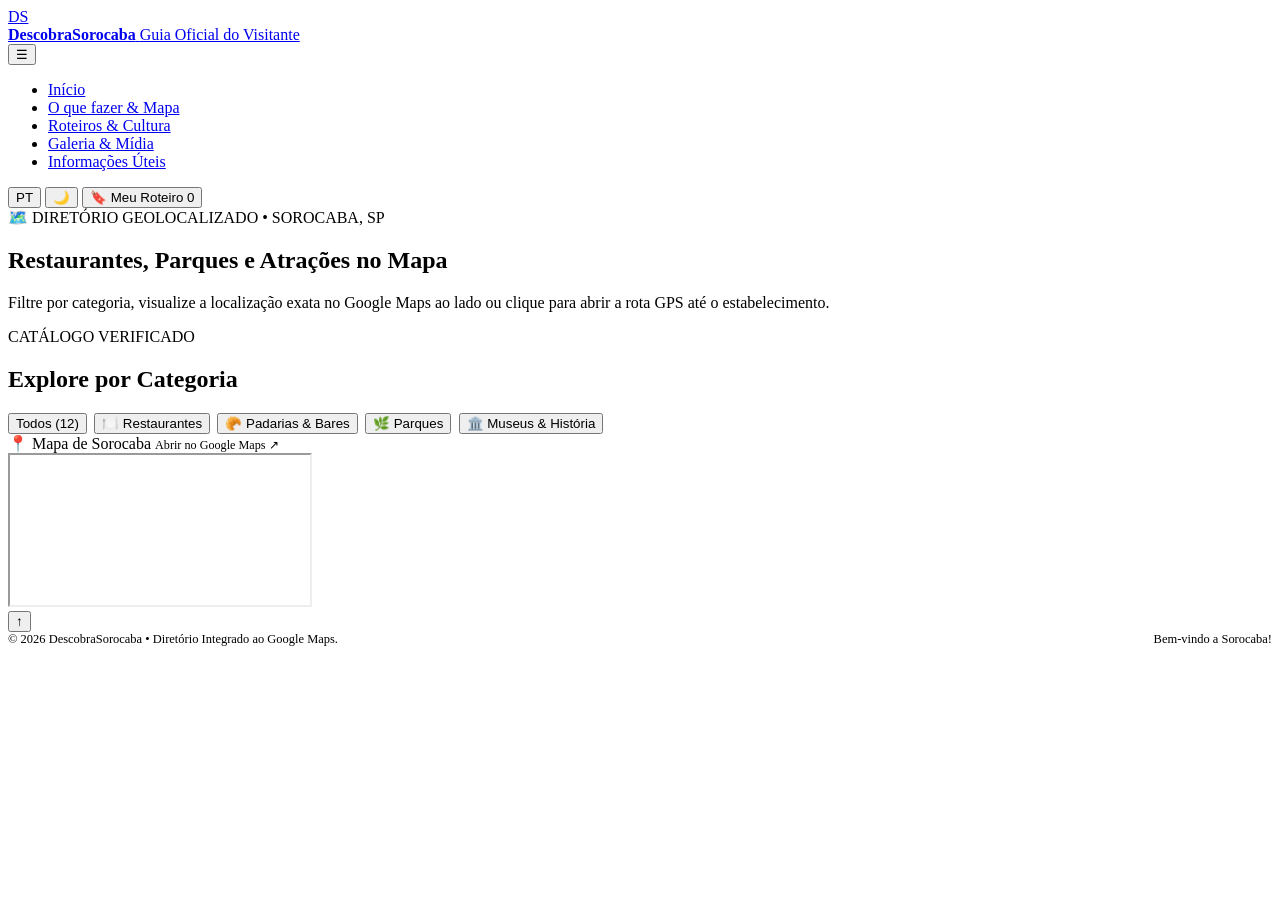
==== explorar.html @ 54612193 "0.1.3 - Ajuste: feat(explorar): cria pagina de diretorio e mapa" ====
<!DOCTYPE html>
<html lang="pt-BR">
<head>
    <meta charset="UTF-8">
    <meta name="viewport" content="width=device-width, initial-scale=1.0">
    <meta name="description" content="Explore todos os restaurantes, padarias, parques ecológicos e museus de Sorocaba integrados ao Google Maps.">
    <title>DescobraSorocaba | O que fazer & Mapa</title>
    <link rel="preconnect" href="https://fonts.googleapis.com">
    <link rel="preconnect" href="https://fonts.gstatic.com" crossorigin>
    <link href="https://fonts.googleapis.com/css2?family=Inter:wght@400;500;600;700;800&display=swap" rel="stylesheet">
    <link rel="stylesheet" href="assets/css/style.css">
</head>
<body>

    <header class="header">
        <div class="container navbar">
            <a href="index.html" class="brand">
                <div class="brand-logo">DS</div>
                <div class="brand-text">
                    <strong>DescobraSorocaba</strong>
                    <span id="i18n-subtitle">Guia Oficial do Visitante</span>
                </div>
            </a>

            <button class="hamburger" id="hamburgerBtn" aria-label="Abrir Menu de Navegação" aria-expanded="false">☰</button>

            <ul class="nav-menu" id="navMenu">
                <li><a href="index.html" class="nav-link">Início</a></li>
                <li><a href="explorar.html" class="nav-link active">O que fazer & Mapa</a></li>
                <li><a href="roteiros.html" class="nav-link">Roteiros & Cultura</a></li>
                <li><a href="galeria.html" class="nav-link">Galeria & Mídia</a></li>
                <li><a href="info.html" class="nav-link">Informações Úteis</a></li>
            </ul>

            <div class="nav-actions">
                <button type="button" class="btn-icon" id="langBtn" title="Alternar Idioma PT/EN">PT</button>
                <button type="button" class="btn-icon" id="themeBtn" title="Alternar Modo Escuro/Claro">🌙</button>
                <button type="button" class="btn-roteiro" id="openFavModalBtn">
                    🔖 <span class="label-text">Meu Roteiro</span> <span class="badge-count" id="favCount">0</span>
                </button>
            </div>
        </div>
    </header>

    <main>
        <section class="page-banner">
            <div class="container">
                <div class="hero-badge">🗺️ DIRETÓRIO GEOLOCALIZADO • SOROCABA, SP</div>
                <h1>Restaurantes, Parques e Atrações no Mapa</h1>
                <p>Filtre por categoria, visualize a localização exata no Google Maps ao lado ou clique para abrir a rota GPS até o estabelecimento.</p>
            </div>
        </section>

        <section class="section">
            <div class="container">
                <div class="section-header">
                    <div>
                        <span class="section-kicker">CATÁLOGO VERIFICADO</span>
                        <h2 class="section-title">Explore por Categoria</h2>
                    </div>
                    <div style="display:flex; gap:0.45rem; flex-wrap:wrap;" id="directoryFilterBar">
                        <button type="button" class="tag-pill active" data-dir-filter="todos">Todos (12)</button>
                        <button type="button" class="tag-pill" data-dir-filter="restaurantes">🍽️ Restaurantes</button>
                        <button type="button" class="tag-pill" data-dir-filter="cafes">🥐 Padarias & Bares</button>
                        <button type="button" class="tag-pill" data-dir-filter="parques">🌿 Parques</button>
                        <button type="button" class="tag-pill" data-dir-filter="cultura">🏛️ Museus & História</button>
                    </div>
                </div>

                <div class="maps-split-layout">
                    <div class="responsive-cards-grid" id="fullDirectoryGrid"></div>

                    <div class="live-map-sticky">
                        <div class="live-map-header">
                            <span id="liveMapHeaderTitle">📍 Mapa de Sorocaba</span>
                            <a id="liveMapDirectRoute" href="https://www.google.com/maps/search/?api=1&query=Restaurantes+Sorocaba+SP" target="_blank" rel="noopener noreferrer" style="color:var(--amber); text-decoration:none; font-size:0.76rem;">
                                Abrir no Google Maps ↗
                            </a>
                        </div>
                        <iframe
                            id="googleMapsEmbed"
                            class="live-map-iframe"
                            title="Mapa de Estabelecimentos de Sorocaba"
                            loading="lazy"
                            src="https://maps.google.com/maps?q=Restaurantes+e+Parques+Sorocaba+SP&t=&z=13&ie=UTF8&iwloc=&output=embed">
                        </iframe>
                    </div>
                </div>
            </div>
        </section>
    </main>

    <div class="modal-overlay" id="appModal" role="dialog" aria-modal="true">
        <div class="modal-box" id="modalContent"></div>
    </div>
    <div class="toast" id="toastMsg" role="status" aria-live="polite"></div>
    <button type="button" class="scroll-top-btn" id="scrollTopBtn" aria-label="Voltar ao topo">↑</button>

    <footer class="footer">
        <div class="container">
            <div style="display:flex; justify-content:space-between; flex-wrap:wrap; gap:0.5rem; font-size:0.78rem;">
                <span>© 2026 DescobraSorocaba • Diretório Integrado ao Google Maps.</span>
                <span id="dynamicGreeting">Bem-vindo a Sorocaba!</span>
            </div>
        </div>
    </footer>

    <script src="assets/js/main.js"></script>
</body>
</html>
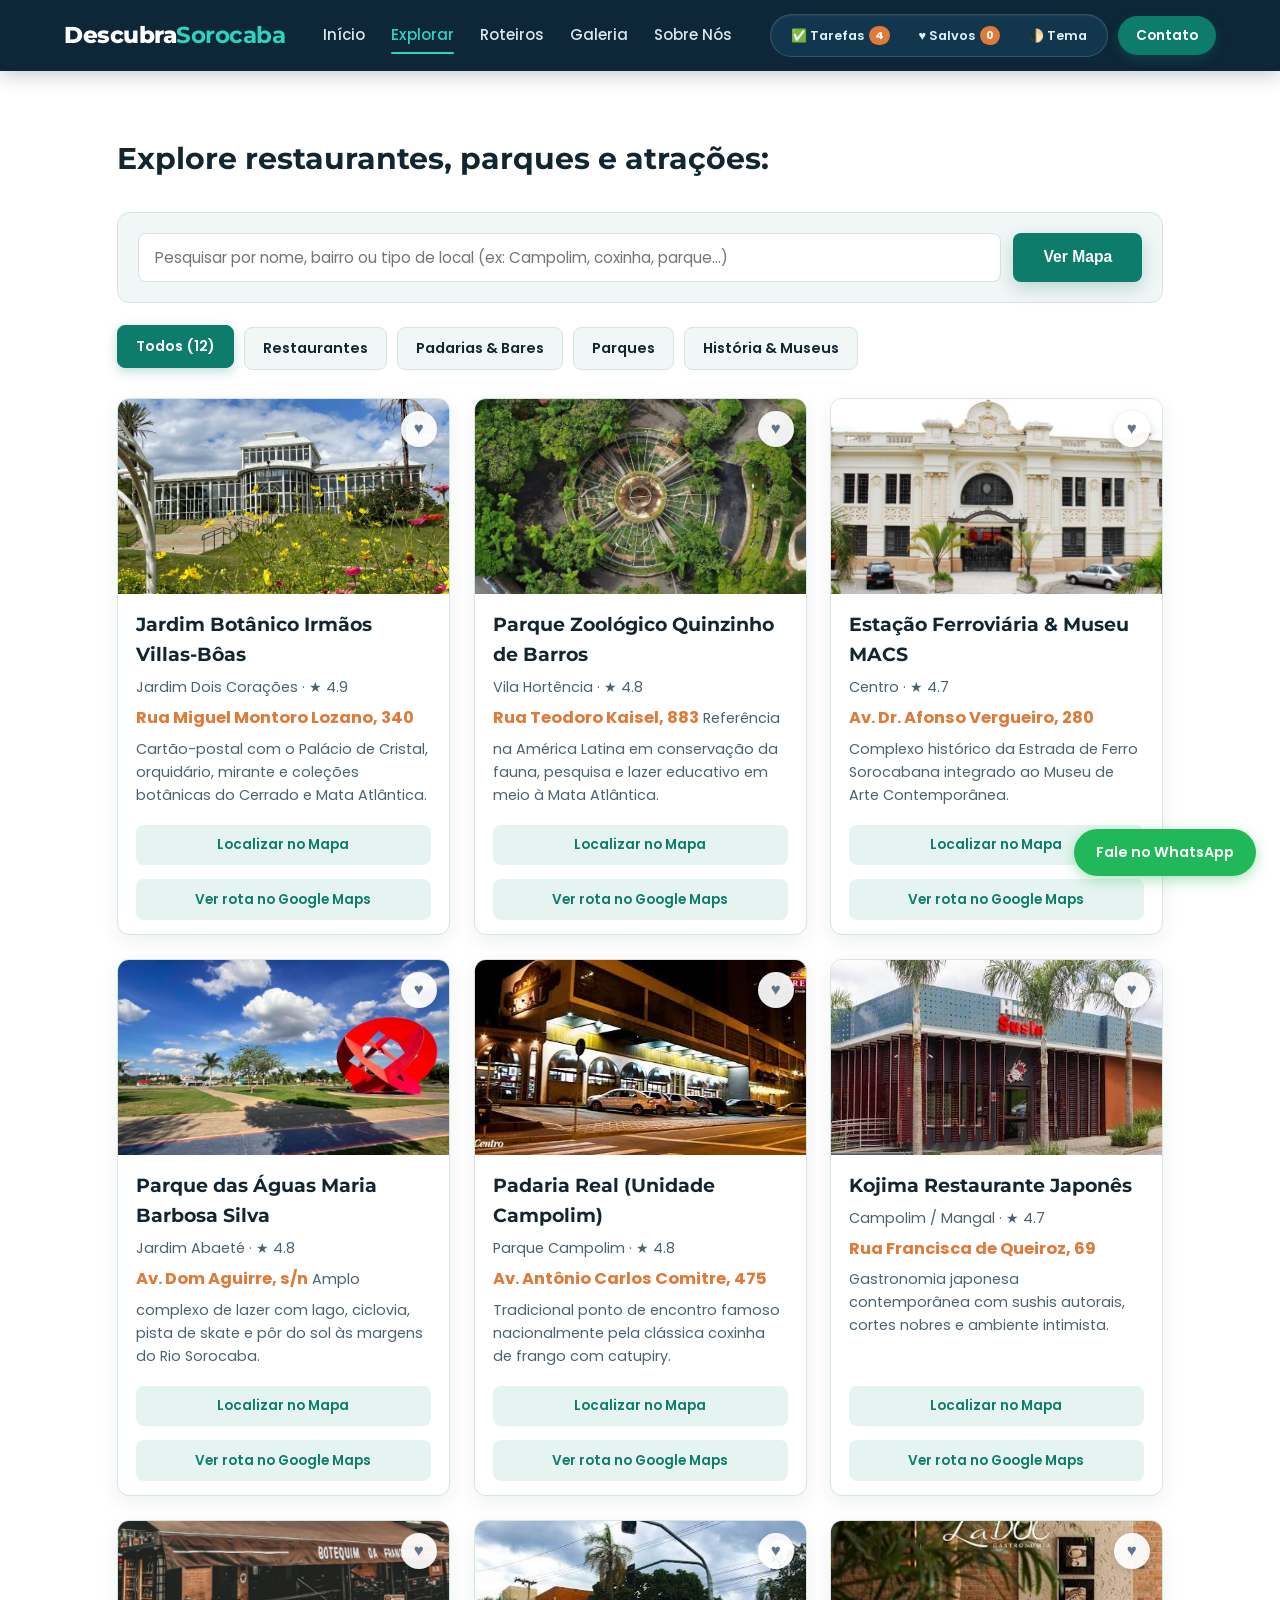
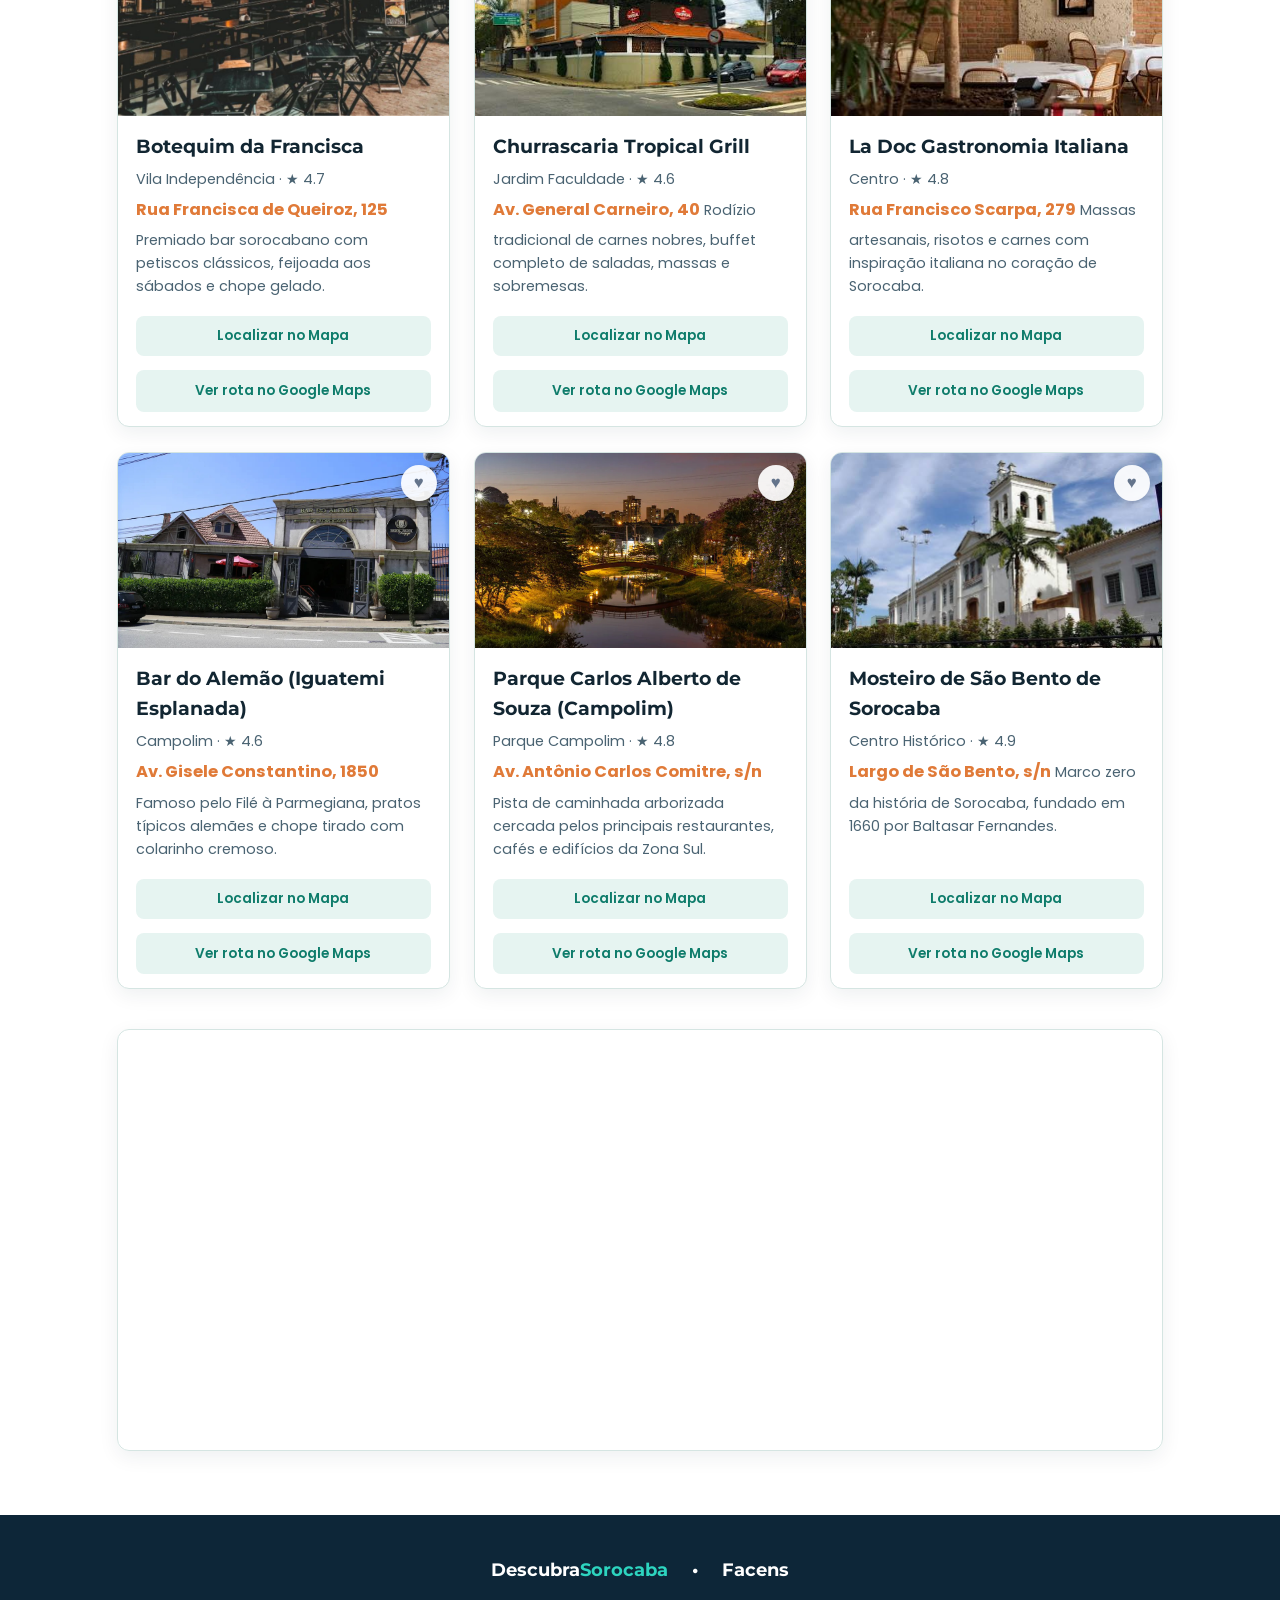
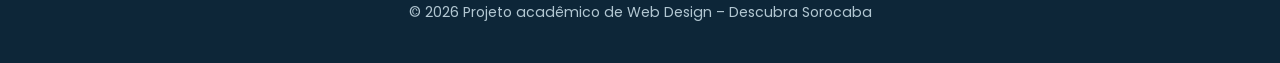
==== commit 3480b0a4: "1.0.1 - Ajuste: fix(media): padroniza nomenclatura da imagem do Parque Campolim" ====
--- a/explorar.html
+++ b/explorar.html
@@ -3,108 +3,68 @@
 <head>
     <meta charset="UTF-8">
     <meta name="viewport" content="width=device-width, initial-scale=1.0">
-    <meta name="description" content="Explore todos os restaurantes, padarias, parques ecológicos e museus de Sorocaba integrados ao Google Maps.">
-    <title>DescobraSorocaba | O que fazer & Mapa</title>
+    <meta name="description" content="Explore todos os restaurantes, padarias, parques e museus de Sorocaba no mapa.">
+    <title>Descubra Sorocaba | Explorar</title>
     <link rel="preconnect" href="https://fonts.googleapis.com">
     <link rel="preconnect" href="https://fonts.gstatic.com" crossorigin>
-    <link href="https://fonts.googleapis.com/css2?family=Inter:wght@400;500;600;700;800&display=swap" rel="stylesheet">
     <link rel="stylesheet" href="assets/css/style.css">
 </head>
 <body>
 
-    <header class="header">
-        <div class="container navbar">
-            <a href="index.html" class="brand">
-                <div class="brand-logo">DS</div>
-                <div class="brand-text">
-                    <strong>DescobraSorocaba</strong>
-                    <span id="i18n-subtitle">Guia Oficial do Visitante</span>
-                </div>
-            </a>
-
-            <button class="hamburger" id="hamburgerBtn" aria-label="Abrir Menu de Navegação" aria-expanded="false">☰</button>
-
-            <ul class="nav-menu" id="navMenu">
-                <li><a href="index.html" class="nav-link">Início</a></li>
-                <li><a href="explorar.html" class="nav-link active">O que fazer & Mapa</a></li>
-                <li><a href="roteiros.html" class="nav-link">Roteiros & Cultura</a></li>
-                <li><a href="galeria.html" class="nav-link">Galeria & Mídia</a></li>
-                <li><a href="info.html" class="nav-link">Informações Úteis</a></li>
-            </ul>
-
-            <div class="nav-actions">
-                <button type="button" class="btn-icon" id="langBtn" title="Alternar Idioma PT/EN">PT</button>
-                <button type="button" class="btn-icon" id="themeBtn" title="Alternar Modo Escuro/Claro">🌙</button>
-                <button type="button" class="btn-roteiro" id="openFavModalBtn">
-                    🔖 <span class="label-text">Meu Roteiro</span> <span class="badge-count" id="favCount">0</span>
-                </button>
+    <header>
+        <a href="index.html" class="brand-logo">Descubra<strong>Sorocaba</strong></a>
+        <nav>
+            <div>
+                <a href="index.html">Início</a>
+                <a href="explorar.html" class="active">Explorar</a>
+                <a href="roteiros.html">Roteiros</a>
+                <a href="galeria.html">Galeria</a>
+                <a href="info.html">Sobre Nós</a>
             </div>
-        </div>
+        </nav>
+        <a href="info.html" class="btn-header">Contato</a>
     </header>
 
-    <main>
-        <section class="page-banner">
-            <div class="container">
-                <div class="hero-badge">🗺️ DIRETÓRIO GEOLOCALIZADO • SOROCABA, SP</div>
-                <h1>Restaurantes, Parques e Atrações no Mapa</h1>
-                <p>Filtre por categoria, visualize a localização exata no Google Maps ao lado ou clique para abrir a rota GPS até o estabelecimento.</p>
-            </div>
-        </section>
+    <section class="catalog-section">
+        <h2>Explore restaurantes, parques e atrações:</h2>
 
-        <section class="section">
-            <div class="container">
-                <div class="section-header">
-                    <div>
-                        <span class="section-kicker">CATÁLOGO VERIFICADO</span>
-                        <h2 class="section-title">Explore por Categoria</h2>
-                    </div>
-                    <div style="display:flex; gap:0.45rem; flex-wrap:wrap;" id="directoryFilterBar">
-                        <button type="button" class="tag-pill active" data-dir-filter="todos">Todos (12)</button>
-                        <button type="button" class="tag-pill" data-dir-filter="restaurantes">🍽️ Restaurantes</button>
-                        <button type="button" class="tag-pill" data-dir-filter="cafes">🥐 Padarias & Bares</button>
-                        <button type="button" class="tag-pill" data-dir-filter="parques">🌿 Parques</button>
-                        <button type="button" class="tag-pill" data-dir-filter="cultura">🏛️ Museus & História</button>
-                    </div>
-                </div>
+        <div class="search-bar-box">
+            <input type="text" id="directorySearchInput" placeholder="Pesquisar por nome, bairro ou tipo de local (ex: Campolim, coxinha, parque...)">
+            <button type="button" class="btn-primary" onclick="document.getElementById('googleMapsEmbed').scrollIntoView({behavior:'smooth'})">Ver Mapa</button>
+        </div>
 
-                <div class="maps-split-layout">
-                    <div class="responsive-cards-grid" id="fullDirectoryGrid"></div>
+        <div class="filter-bar">
+            <button type="button" class="filter-btn active" data-dir-filter="todos">Todos (12)</button>
+            <button type="button" class="filter-btn" data-dir-filter="restaurantes">Restaurantes</button>
+            <button type="button" class="filter-btn" data-dir-filter="cafes">Padarias & Bares</button>
+            <button type="button" class="filter-btn" data-dir-filter="parques">Parques</button>
+            <button type="button" class="filter-btn" data-dir-filter="cultura">História & Museus</button>
+        </div>
 
-                    <div class="live-map-sticky">
-                        <div class="live-map-header">
-                            <span id="liveMapHeaderTitle">📍 Mapa de Sorocaba</span>
-                            <a id="liveMapDirectRoute" href="https://www.google.com/maps/search/?api=1&query=Restaurantes+Sorocaba+SP" target="_blank" rel="noopener noreferrer" style="color:var(--amber); text-decoration:none; font-size:0.76rem;">
-                                Abrir no Google Maps ↗
-                            </a>
-                        </div>
-                        <iframe
-                            id="googleMapsEmbed"
-                            class="live-map-iframe"
-                            title="Mapa de Estabelecimentos de Sorocaba"
-                            loading="lazy"
-                            src="https://maps.google.com/maps?q=Restaurantes+e+Parques+Sorocaba+SP&t=&z=13&ie=UTF8&iwloc=&output=embed">
-                        </iframe>
-                    </div>
-                </div>
-            </div>
-        </section>
-    </main>
+        <div class="cards-grid" id="fullDirectoryGrid"></div>
 
-    <div class="modal-overlay" id="appModal" role="dialog" aria-modal="true">
-        <div class="modal-box" id="modalContent"></div>
-    </div>
-    <div class="toast" id="toastMsg" role="status" aria-live="polite"></div>
-    <button type="button" class="scroll-top-btn" id="scrollTopBtn" aria-label="Voltar ao topo">↑</button>
+        <div class="map-container">
+            <iframe
+                id="googleMapsEmbed"
+                title="Mapa de Estabelecimentos de Sorocaba"
+                loading="lazy"
+                src="https://maps.google.com/maps?q=Restaurantes+e+Parques+Sorocaba+SP&t=&z=13&ie=UTF8&iwloc=&output=embed">
+            </iframe>
+        </div>
+    </section>
 
-    <footer class="footer">
-        <div class="container">
-            <div style="display:flex; justify-content:space-between; flex-wrap:wrap; gap:0.5rem; font-size:0.78rem;">
-                <span>© 2026 DescobraSorocaba • Diretório Integrado ao Google Maps.</span>
-                <span id="dynamicGreeting">Bem-vindo a Sorocaba!</span>
-            </div>
+    <footer>
+        <div class="footer-logos">
+            <span>Descubra<strong style="color:var(--primary);">Sorocaba</strong></span>
+            <span>•</span>
+            <span>Facens</span>
+        </div>
+        <div>
+            <p>© 2026 Projeto acadêmico de Web Design – Descubra Sorocaba</p>
         </div>
     </footer>
 
+    <a class="whatsapp-float" href="https://wa.me/5515999990000" target="_blank" rel="noopener noreferrer">Fale no WhatsApp</a>
     <script src="assets/js/main.js"></script>
 </body>
-</html>+</html>
--- a/assets/css/style.css
+++ b/assets/css/style.css
@@ -0,0 +1,1212 @@
+@import url('https://fonts.googleapis.com/css2?family=Montserrat:wght@400;500;600;700;800&family=Poppins:wght@400;500;600;700&display=swap');
+
+/* Transição nativa suave ao abrir/navegar entre páginas do site */
+@view-transition {
+    navigation: auto;
+}
+
+::view-transition-old(root) {
+    animation: pageFadeOut 0.25s cubic-bezier(0.22, 1, 0.36, 1) forwards;
+}
+
+::view-transition-new(root) {
+    animation: pageFadeIn 0.4s cubic-bezier(0.22, 1, 0.36, 1) forwards;
+}
+
+:root {
+    /* Paleta Harmônica de Turismo (Azul Oceano, Verde Esmeralda & Sol Dourado) */
+    --primary: #0E7C6B;
+    --primary-hover: #095E51;
+    --primary-light: #E6F4F1;
+    --accent: #E07A38;
+    --accent-hover: #C86424;
+    --dark: #0D2638;
+    --dark-secondary: #163A54;
+    --text-main: #122632;
+    --text-muted: #4A6372;
+    --bg-white: #FFFFFF;
+    --bg-light: #F1F7F6;
+    --border: #D5E5E2;
+    --whatsapp: #20B858;
+    --radius: 12px;
+    --shadow: 0 6px 20px rgba(13, 38, 56, 0.07);
+    --shadow-hover: 0 14px 32px rgba(13, 38, 56, 0.14);
+    --transition-fast: all 0.28s cubic-bezier(0.22, 1, 0.36, 1);
+    --transition-smooth: all 0.45s cubic-bezier(0.22, 1, 0.36, 1);
+}
+
+body.dark-theme {
+    --primary: #14B8A6;
+    --primary-hover: #0D9488;
+    --primary-light: #13353B;
+    --accent: #F4A261;
+    --dark: #071521;
+    --dark-secondary: #0F2436;
+    --text-main: #E6F1F5;
+    --text-muted: #9FB4C2;
+    --bg-white: #0F2231;
+    --bg-light: #0A1824;
+    --border: #1E3A4F;
+    --shadow: 0 6px 20px rgba(0, 0, 0, 0.35);
+    --shadow-hover: 0 14px 32px rgba(0, 0, 0, 0.5);
+    color: var(--text-main);
+    background-color: var(--bg-white);
+}
+
+body.dark-theme p,
+body.dark-theme small {
+    color: #9FB6C3;
+}
+
+* {
+    margin: 0;
+    padding: 0;
+    box-sizing: border-box;
+}
+
+html {
+    scroll-behavior: smooth;
+}
+
+body {
+    font-family: 'Poppins', 'Montserrat', sans-serif;
+    background-color: var(--bg-white);
+    color: var(--text-main);
+    font-size: 16px;
+    line-height: 1.6;
+    transition: background-color 0.4s ease, color 0.4s ease;
+    animation: pageFadeIn 0.5s cubic-bezier(0.22, 1, 0.36, 1);
+}
+
+img {
+    max-width: 100%;
+    display: block;
+}
+
+a {
+    text-decoration: none;
+    color: inherit;
+    transition: var(--transition-fast);
+}
+
+/* ================= TRANSIÇÕES CSS AO ABRIR PARTES DO SITE ================= */
+@keyframes pageFadeIn {
+    from {
+        opacity: 0;
+        transform: translateY(12px);
+    }
+    to {
+        opacity: 1;
+        transform: translateY(0);
+    }
+}
+
+@keyframes pageFadeOut {
+    from {
+        opacity: 1;
+        transform: translateY(0);
+    }
+    to {
+        opacity: 0;
+        transform: translateY(-8px);
+    }
+}
+
+@keyframes sectionOpen {
+    from {
+        opacity: 0;
+        transform: translateY(28px) scale(0.985);
+    }
+    to {
+        opacity: 1;
+        transform: translateY(0) scale(1);
+    }
+}
+
+@keyframes cardOpen {
+    from {
+        opacity: 0;
+        transform: translateY(22px) scale(0.97);
+    }
+    to {
+        opacity: 1;
+        transform: translateY(0) scale(1);
+    }
+}
+
+@keyframes pulseHeart {
+    0% { transform: scale(1); }
+    40% { transform: scale(1.3); }
+    100% { transform: scale(1); }
+}
+
+@keyframes drawerSlideDown {
+    from {
+        opacity: 0;
+        transform: translateY(-14px) scale(0.96);
+    }
+    to {
+        opacity: 1;
+        transform: translateY(0) scale(1);
+    }
+}
+
+/* Transição automática ao abrir seções e cards */
+section {
+    animation: sectionOpen 0.65s cubic-bezier(0.22, 1, 0.36, 1) both;
+}
+
+section:nth-of-type(2) { animation-delay: 0.1s; }
+section:nth-of-type(3) { animation-delay: 0.18s; }
+section:nth-of-type(4) { animation-delay: 0.25s; }
+
+.cards-grid article,
+.pillar-card,
+.contact-card,
+.banner-link,
+.faq-item,
+.form-box {
+    animation: cardOpen 0.55s cubic-bezier(0.22, 1, 0.36, 1) both;
+}
+
+.cards-grid article:nth-child(1) { animation-delay: 0.04s; }
+.cards-grid article:nth-child(2) { animation-delay: 0.08s; }
+.cards-grid article:nth-child(3) { animation-delay: 0.12s; }
+.cards-grid article:nth-child(4) { animation-delay: 0.16s; }
+.cards-grid article:nth-child(5) { animation-delay: 0.20s; }
+.cards-grid article:nth-child(6) { animation-delay: 0.24s; }
+.cards-grid article:nth-child(7) { animation-delay: 0.28s; }
+.cards-grid article:nth-child(8) { animation-delay: 0.32s; }
+.cards-grid article:nth-child(9) { animation-delay: 0.36s; }
+.cards-grid article:nth-child(10) { animation-delay: 0.40s; }
+.cards-grid article:nth-child(11) { animation-delay: 0.44s; }
+.cards-grid article:nth-child(12) { animation-delay: 0.48s; }
+
+.reveal-item {
+    opacity: 0;
+    transform: translateY(24px);
+    transition: opacity 0.6s cubic-bezier(0.22, 1, 0.36, 1), transform 0.6s cubic-bezier(0.22, 1, 0.36, 1);
+}
+
+.reveal-item.revealed {
+    opacity: 1;
+    transform: translateY(0);
+}
+
+/* ================= HEADER & BARRA DE TAREFAS NO TOPO ================= */
+header {
+    background-color: var(--dark);
+    color: #FFFFFF;
+    padding: 14px 5%;
+    display: flex;
+    align-items: center;
+    justify-content: space-between;
+    gap: 18px;
+    position: sticky;
+    top: 0;
+    z-index: 1000;
+    box-shadow: 0 4px 18px rgba(13, 38, 56, 0.24);
+    transition: var(--transition-smooth);
+}
+
+.brand-logo {
+    font-family: 'Montserrat', sans-serif;
+    font-size: 1.45rem;
+    font-weight: 800;
+    color: #FFFFFF;
+    letter-spacing: -0.5px;
+    transition: transform 0.25s ease;
+    flex-shrink: 0;
+}
+
+.brand-logo:hover {
+    transform: scale(1.03);
+}
+
+.brand-logo strong {
+    color: #2DD4BF;
+}
+
+header nav div {
+    display: flex;
+    gap: 26px;
+    align-items: center;
+}
+
+header nav a {
+    color: #D9E6EC;
+    font-size: 0.94rem;
+    font-weight: 500;
+    position: relative;
+    padding: 4px 0;
+    transition: color 0.25s ease;
+    white-space: nowrap;
+}
+
+header nav a::after {
+    content: '';
+    position: absolute;
+    left: 0;
+    bottom: -2px;
+    width: 0%;
+    height: 2px;
+    background-color: #2DD4BF;
+    transition: width 0.3s cubic-bezier(0.22, 1, 0.36, 1);
+    border-radius: 2px;
+}
+
+header nav a:hover,
+header nav a.active {
+    color: #2DD4BF;
+}
+
+header nav a:hover::after,
+header nav a.active::after {
+    width: 100%;
+}
+
+/* Barra de Tarefas Interativa Integrada no Canto Superior Direito */
+.header-right-tools {
+    display: flex;
+    align-items: center;
+    gap: 10px;
+    position: relative;
+}
+
+.taskbar-top {
+    background: rgba(22, 58, 84, 0.85);
+    border: 1px solid rgba(255, 255, 255, 0.14);
+    border-radius: 999px;
+    padding: 5px 8px;
+    display: flex;
+    align-items: center;
+    gap: 4px;
+    box-shadow: inset 0 1px 2px rgba(255, 255, 255, 0.08);
+    transition: var(--transition-fast);
+}
+
+.taskbar-item {
+    color: #E2F1F8;
+    background: transparent;
+    border: none;
+    padding: 6px 12px;
+    border-radius: 999px;
+    font-family: 'Poppins', sans-serif;
+    font-size: 0.8rem;
+    font-weight: 600;
+    cursor: pointer;
+    display: inline-flex;
+    align-items: center;
+    gap: 5px;
+    white-space: nowrap;
+    transition: var(--transition-fast);
+}
+
+.taskbar-item:hover,
+.taskbar-item.active {
+    background: var(--primary);
+    color: #FFFFFF;
+    transform: translateY(-1px);
+}
+
+.taskbar-badge {
+    background: var(--accent);
+    color: #FFFFFF;
+    font-size: 0.7rem;
+    font-weight: 700;
+    padding: 1px 6px;
+    border-radius: 99px;
+    transition: transform 0.25s ease;
+}
+
+.btn-header {
+    background-color: var(--primary);
+    color: #FFFFFF;
+    padding: 9px 18px;
+    border-radius: 999px;
+    font-size: 0.85rem;
+    font-weight: 600;
+    transition: var(--transition-fast);
+    box-shadow: 0 4px 12px rgba(14, 124, 107, 0.3);
+    white-space: nowrap;
+}
+
+.btn-header:hover {
+    background-color: var(--accent);
+    transform: translateY(-2px);
+    box-shadow: 0 6px 16px rgba(224, 122, 56, 0.35);
+}
+
+/* Painel Suspenso da Barra de Tarefas (Canto Superior Direito) */
+.taskbar-drawer {
+    position: fixed;
+    top: 74px;
+    right: 5%;
+    width: min(420px, 92vw);
+    background: var(--bg-white);
+    color: var(--text-main);
+    border: 1px solid var(--border);
+    border-radius: 16px;
+    padding: 20px;
+    box-shadow: 0 20px 45px rgba(13, 38, 56, 0.28);
+    z-index: 2600;
+    opacity: 0;
+    visibility: hidden;
+    pointer-events: none;
+    transform: translateY(-14px) scale(0.96);
+    transform-origin: top right;
+    transition: opacity 0.32s cubic-bezier(0.22, 1, 0.36, 1),
+                transform 0.32s cubic-bezier(0.22, 1, 0.36, 1),
+                visibility 0.32s;
+}
+
+.taskbar-drawer.open {
+    opacity: 1;
+    visibility: visible;
+    pointer-events: auto;
+    transform: translateY(0) scale(1);
+}
+
+.drawer-header {
+    display: flex;
+    justify-content: space-between;
+    align-items: center;
+    margin-bottom: 12px;
+    padding-bottom: 10px;
+    border-bottom: 1px solid var(--border);
+}
+
+.drawer-header h4 {
+    font-family: 'Montserrat', sans-serif;
+    font-size: 1.02rem;
+    color: var(--text-main);
+}
+
+.drawer-close {
+    background: none;
+    border: none;
+    font-size: 1.1rem;
+    cursor: pointer;
+    color: var(--text-muted);
+    transition: var(--transition-fast);
+}
+
+.drawer-close:hover {
+    color: var(--accent);
+    transform: rotate(90deg);
+}
+
+.task-list {
+    list-style: none;
+    max-height: 220px;
+    overflow-y: auto;
+    margin-bottom: 12px;
+}
+
+.task-list li {
+    display: flex;
+    align-items: center;
+    justify-content: space-between;
+    gap: 10px;
+    padding: 8px 10px;
+    border-radius: 8px;
+    font-size: 0.88rem;
+    transition: background-color 0.25s ease, transform 0.25s ease;
+}
+
+.task-list li:hover {
+    background: var(--bg-light);
+    transform: translateX(3px);
+}
+
+.task-list li.done span {
+    text-decoration: line-through;
+    color: var(--text-muted);
+}
+
+.task-add-row {
+    display: flex;
+    gap: 8px;
+}
+
+.task-add-row input {
+    flex: 1;
+    padding: 8px 12px;
+    border: 1px solid var(--border);
+    border-radius: 8px;
+    font-family: inherit;
+    font-size: 0.85rem;
+    background: var(--bg-white);
+    color: var(--text-main);
+    outline: none;
+    transition: var(--transition-fast);
+}
+
+.task-add-row input:focus {
+    border-color: var(--primary);
+}
+
+.task-add-row button {
+    background: var(--primary);
+    color: #FFFFFF;
+    border: none;
+    padding: 8px 14px;
+    border-radius: 8px;
+    font-weight: 600;
+    font-size: 0.84rem;
+    cursor: pointer;
+    transition: var(--transition-fast);
+}
+
+.task-add-row button:hover {
+    background: var(--primary-hover);
+}
+
+/* ================= HERO SECTION & CITAÇÃO ================= */
+.hero-section {
+    padding: 60px 6% 40px;
+    background: linear-gradient(180deg, var(--bg-light) 0%, var(--bg-white) 100%);
+    transition: background 0.35s ease;
+}
+
+.hero-container {
+    max-width: 1200px;
+    margin: 0 auto;
+    display: grid;
+    grid-template-columns: 1.1fr 0.9fr;
+    gap: 48px;
+    align-items: center;
+}
+
+.hero-text h1 {
+    font-family: 'Montserrat', sans-serif;
+    font-size: 2.8rem;
+    font-weight: 500;
+    line-height: 1.18;
+    color: var(--text-main);
+    margin-bottom: 20px;
+}
+
+.hero-text h1 strong {
+    font-weight: 800;
+    color: var(--primary);
+}
+
+.hero-text p {
+    font-size: 1rem;
+    color: var(--text-muted);
+    margin-bottom: 28px;
+    max-width: 520px;
+}
+
+.btn-primary {
+    display: inline-block;
+    background-color: var(--primary);
+    color: #FFFFFF;
+    padding: 14px 30px;
+    border-radius: 8px;
+    font-weight: 600;
+    font-size: 0.98rem;
+    transition: var(--transition-fast);
+    border: none;
+    cursor: pointer;
+    box-shadow: 0 6px 18px rgba(14, 124, 107, 0.25);
+}
+
+.btn-primary:hover {
+    background-color: var(--primary-hover);
+    transform: translateY(-3px);
+    box-shadow: 0 10px 24px rgba(14, 124, 107, 0.35);
+}
+
+.hero-image {
+    overflow: hidden;
+    border-radius: var(--radius);
+    box-shadow: var(--shadow);
+}
+
+.hero-image img {
+    width: 100%;
+    height: 380px;
+    object-fit: cover;
+    border-radius: var(--radius);
+    transition: transform 0.6s cubic-bezier(0.22, 1, 0.36, 1);
+    cursor: pointer;
+}
+
+.hero-image:hover img {
+    transform: scale(1.04);
+}
+
+/* Bloco de Citação */
+.quote-block {
+    max-width: 820px;
+    margin: 56px auto 10px;
+    text-align: center;
+    padding: 20px;
+}
+
+.quote-divider {
+    display: flex;
+    align-items: center;
+    justify-content: center;
+    gap: 16px;
+    margin-bottom: 12px;
+}
+
+.quote-divider span:first-child,
+.quote-divider span:last-child {
+    height: 1px;
+    width: 80px;
+    background-color: var(--border);
+}
+
+.quote-divider .quote-mark {
+    font-family: 'Montserrat', sans-serif;
+    font-size: 2.5rem;
+    font-weight: 800;
+    color: var(--accent);
+    line-height: 1;
+}
+
+.quote-block p {
+    font-size: 1.1rem;
+    font-style: italic;
+    color: var(--text-main);
+    margin-bottom: 8px;
+}
+
+.quote-block .quote-author {
+    font-size: 0.8rem;
+    font-weight: 700;
+    letter-spacing: 2px;
+    color: var(--primary);
+    text-transform: uppercase;
+}
+
+/* ================= SEÇÃO DE EXPERIÊNCIAS ================= */
+.pillars-section {
+    background-color: var(--bg-light);
+    padding: 60px 6%;
+    text-align: center;
+    transition: background-color 0.35s ease;
+}
+
+.pillars-header h2 {
+    font-family: 'Montserrat', sans-serif;
+    font-size: 1.9rem;
+    font-weight: 800;
+    letter-spacing: 1px;
+    color: var(--text-main);
+    margin-bottom: 6px;
+}
+
+.pillars-header .subtitle {
+    font-size: 1.1rem;
+    font-weight: 600;
+    color: var(--primary);
+    margin-bottom: 6px;
+}
+
+.pillars-header p {
+    color: var(--text-muted);
+    font-size: 0.95rem;
+}
+
+.pillars-grid {
+    max-width: 1050px;
+    margin: 36px auto 0;
+    display: grid;
+    grid-template-columns: repeat(3, 1fr);
+    gap: 24px;
+}
+
+.pillar-card {
+    background: var(--bg-white);
+    padding: 24px 20px;
+    border-radius: var(--radius);
+    box-shadow: var(--shadow);
+    border: 1px solid var(--border);
+    transition: var(--transition-smooth);
+    cursor: pointer;
+    overflow: hidden;
+}
+
+.pillar-card:hover {
+    transform: translateY(-6px);
+    box-shadow: var(--shadow-hover);
+    border-color: var(--primary);
+}
+
+.pillar-card img {
+    width: 100%;
+    height: 160px;
+    object-fit: cover;
+    border-radius: 8px;
+    margin-bottom: 16px;
+    transition: transform 0.5s cubic-bezier(0.22, 1, 0.36, 1);
+}
+
+.pillar-card:hover img {
+    transform: scale(1.05);
+}
+
+.pillar-card p {
+    font-size: 0.92rem;
+    color: var(--text-muted);
+}
+
+.pillar-card p strong {
+    font-size: 1.1rem;
+    color: var(--text-main);
+    transition: color 0.25s ease;
+}
+
+.pillar-card:hover p strong {
+    color: var(--primary);
+}
+
+/* ================= GRID DE CARDS ================= */
+.catalog-section {
+    max-width: 1200px;
+    margin: 0 auto;
+    padding: 64px 6%;
+}
+
+.catalog-section h2 {
+    font-family: 'Montserrat', sans-serif;
+    font-size: 1.9rem;
+    font-weight: 700;
+    margin-bottom: 28px;
+    color: var(--text-main);
+}
+
+.cards-grid {
+    display: grid;
+    grid-template-columns: repeat(auto-fill, minmax(265px, 1fr));
+    gap: 24px;
+    transition: var(--transition-smooth);
+}
+
+.cards-grid article {
+    background: var(--bg-white);
+    border: 1px solid var(--border);
+    border-radius: var(--radius);
+    overflow: hidden;
+    box-shadow: var(--shadow);
+    transition: var(--transition-smooth);
+    display: flex;
+    flex-direction: column;
+    position: relative;
+}
+
+.cards-grid article:hover {
+    transform: translateY(-6px);
+    box-shadow: var(--shadow-hover);
+    border-color: var(--primary);
+}
+
+.cards-grid article img {
+    width: 100%;
+    height: 195px;
+    object-fit: cover;
+    transition: transform 0.5s cubic-bezier(0.22, 1, 0.36, 1);
+    cursor: zoom-in;
+}
+
+.cards-grid article:hover img {
+    transform: scale(1.05);
+}
+
+.card-fav-btn {
+    position: absolute;
+    top: 12px;
+    right: 12px;
+    width: 36px;
+    height: 36px;
+    border-radius: 50%;
+    border: none;
+    background: rgba(255, 255, 255, 0.92);
+    color: #64748B;
+    font-size: 1.05rem;
+    cursor: pointer;
+    display: flex;
+    align-items: center;
+    justify-content: center;
+    box-shadow: 0 3px 10px rgba(0, 0, 0, 0.15);
+    transition: var(--transition-fast);
+    z-index: 2;
+}
+
+.card-fav-btn:hover {
+    transform: scale(1.12);
+    color: #E63946;
+}
+
+.card-fav-btn.active {
+    background: #FFE4E6;
+    color: #E11D48;
+    animation: pulseHeart 0.35s ease;
+}
+
+.cards-grid article h3 {
+    font-family: 'Montserrat', sans-serif;
+    font-size: 1.18rem;
+    font-weight: 700;
+    padding: 16px 18px 6px;
+    color: var(--text-main);
+    transition: color 0.25s ease;
+}
+
+.cards-grid article:hover h3 {
+    color: var(--primary);
+}
+
+.cards-grid article p {
+    padding: 0 18px 18px;
+    font-size: 0.9rem;
+    color: var(--text-muted);
+    flex: 1;
+}
+
+.cards-grid article p strong {
+    display: inline-block;
+    font-size: 1.02rem;
+    color: var(--accent);
+    margin: 6px 0;
+    font-weight: 700;
+}
+
+.card-link {
+    margin: 0 18px 14px;
+    padding: 10px 14px;
+    background-color: var(--primary-light);
+    color: var(--primary);
+    text-align: center;
+    border-radius: 8px;
+    font-size: 0.85rem;
+    font-weight: 600;
+    transition: var(--transition-fast);
+}
+
+.card-link:hover {
+    background-color: var(--primary);
+    color: #FFFFFF;
+    transform: translateY(-1px);
+}
+
+/* ================= BUSCA E FILTROS + MAPA ================= */
+.search-bar-box {
+    background: var(--bg-light);
+    padding: 20px;
+    border-radius: var(--radius);
+    border: 1px solid var(--border);
+    margin-bottom: 24px;
+    display: grid;
+    grid-template-columns: 1fr auto;
+    gap: 12px;
+    transition: var(--transition-fast);
+}
+
+.search-bar-box:focus-within {
+    border-color: var(--primary);
+    box-shadow: 0 0 0 3px rgba(14, 124, 107, 0.14);
+}
+
+.search-bar-box input {
+    width: 100%;
+    padding: 12px 16px;
+    border: 1px solid var(--border);
+    border-radius: 8px;
+    font-family: inherit;
+    font-size: 0.95rem;
+    background: var(--bg-white);
+    color: var(--text-main);
+    outline: none;
+    transition: border-color 0.25s ease;
+}
+
+.search-bar-box input:focus {
+    border-color: var(--primary);
+}
+
+.filter-bar {
+    display: flex;
+    gap: 10px;
+    flex-wrap: wrap;
+    margin-bottom: 28px;
+}
+
+.filter-btn {
+    padding: 10px 18px;
+    border-radius: 8px;
+    border: 1px solid var(--border);
+    background: var(--bg-light);
+    color: var(--text-main);
+    font-family: inherit;
+    font-size: 0.9rem;
+    font-weight: 600;
+    cursor: pointer;
+    transition: var(--transition-fast);
+}
+
+.filter-btn:hover,
+.filter-btn.active {
+    background: var(--primary);
+    color: #FFFFFF;
+    border-color: var(--primary);
+    transform: translateY(-2px);
+    box-shadow: 0 4px 12px rgba(14, 124, 107, 0.25);
+}
+
+.map-container {
+    margin-top: 40px;
+    border-radius: var(--radius);
+    overflow: hidden;
+    border: 1px solid var(--border);
+    box-shadow: var(--shadow);
+    transition: var(--transition-smooth);
+}
+
+.map-container iframe {
+    width: 100%;
+    height: 420px;
+    border: 0;
+    display: block;
+}
+
+/* ================= SEÇÃO DE AJUDA E BANNERS ================= */
+.help-section {
+    background-color: var(--bg-light);
+    padding: 64px 6%;
+    transition: background-color 0.35s ease;
+}
+
+.help-container {
+    max-width: 1200px;
+    margin: 0 auto;
+}
+
+.help-container > p:first-child {
+    color: var(--primary);
+    font-weight: 600;
+    font-size: 0.95rem;
+    margin-bottom: 4px;
+}
+
+.help-container h2 {
+    font-family: 'Montserrat', sans-serif;
+    font-size: 1.9rem;
+    font-weight: 700;
+    margin-bottom: 8px;
+}
+
+.help-container > p {
+    color: var(--text-muted);
+    margin-bottom: 28px;
+}
+
+.contact-cards {
+    display: grid;
+    grid-template-columns: repeat(auto-fit, minmax(280px, 1fr));
+    gap: 20px;
+}
+
+.contact-card {
+    background: var(--bg-white);
+    border: 1px solid var(--border);
+    border-radius: var(--radius);
+    padding: 20px 24px;
+    display: flex;
+    align-items: center;
+    justify-content: space-between;
+    box-shadow: var(--shadow);
+    transition: var(--transition-smooth);
+}
+
+.contact-card:hover {
+    transform: translateY(-4px);
+    border-color: var(--primary);
+    box-shadow: var(--shadow-hover);
+}
+
+.contact-card span strong {
+    display: block;
+    font-size: 1.05rem;
+    color: var(--text-main);
+}
+
+.contact-card span small {
+    color: var(--text-muted);
+    font-size: 0.86rem;
+}
+
+.contact-card em {
+    font-style: normal;
+    font-size: 0.78rem;
+    font-weight: 600;
+    background: var(--primary-light);
+    color: var(--primary);
+    padding: 4px 10px;
+    border-radius: 99px;
+}
+
+.dual-banners {
+    max-width: 1200px;
+    margin: 40px auto 0;
+    display: grid;
+    grid-template-columns: 1fr 1fr;
+    gap: 24px;
+}
+
+.banner-link {
+    position: relative;
+    border-radius: var(--radius);
+    overflow: hidden;
+    height: 220px;
+    box-shadow: var(--shadow);
+    display: block;
+}
+
+.banner-link img {
+    width: 100%;
+    height: 100%;
+    object-fit: cover;
+    transition: transform 0.45s cubic-bezier(0.22, 1, 0.36, 1);
+}
+
+.banner-link:hover img {
+    transform: scale(1.06);
+}
+
+.banner-overlay {
+    position: absolute;
+    inset: 0;
+    background: linear-gradient(to top, rgba(13, 38, 56, 0.86), rgba(13, 38, 56, 0.2));
+    display: flex;
+    flex-direction: column;
+    justify-content: flex-end;
+    padding: 24px;
+    color: #FFFFFF;
+}
+
+.banner-overlay h3 {
+    font-family: 'Montserrat', sans-serif;
+    font-size: 1.35rem;
+    font-weight: 700;
+}
+
+.banner-overlay span {
+    font-size: 0.88rem;
+    color: #D9E6EC;
+}
+
+/* ================= FORMULÁRIO DE CONTATO & FAQ INTERATIVO ================= */
+.form-box {
+    background: var(--bg-white);
+    border: 1px solid var(--border);
+    border-radius: var(--radius);
+    padding: 28px;
+    box-shadow: var(--shadow);
+    transition: var(--transition-smooth);
+}
+
+.form-group {
+    margin-bottom: 16px;
+}
+
+.form-group label {
+    display: block;
+    font-size: 0.9rem;
+    font-weight: 600;
+    margin-bottom: 6px;
+}
+
+.form-group input,
+.form-group textarea,
+.form-group select {
+    width: 100%;
+    padding: 12px 14px;
+    border: 1px solid var(--border);
+    border-radius: 8px;
+    font-family: inherit;
+    font-size: 0.95rem;
+    background: var(--bg-white);
+    color: var(--text-main);
+    transition: var(--transition-fast);
+    outline: none;
+}
+
+.form-group input:focus,
+.form-group textarea:focus {
+    border-color: var(--primary);
+    box-shadow: 0 0 0 3px rgba(14, 124, 107, 0.14);
+}
+
+.faq-list {
+    margin-top: 20px;
+}
+
+.faq-item {
+    background: var(--bg-white);
+    border: 1px solid var(--border);
+    border-radius: 8px;
+    margin-bottom: 12px;
+    padding: 16px 20px;
+    cursor: pointer;
+    transition: var(--transition-fast);
+}
+
+.faq-item:hover {
+    border-color: var(--primary);
+    transform: translateX(4px);
+}
+
+.faq-item h4 {
+    font-family: 'Montserrat', sans-serif;
+    font-size: 1rem;
+    margin-bottom: 6px;
+    color: var(--text-main);
+    display: flex;
+    justify-content: space-between;
+    align-items: center;
+}
+
+.faq-item p {
+    font-size: 0.9rem;
+    color: var(--text-muted);
+    transition: var(--transition-fast);
+}
+
+/* ================= MODAL LIGHTBOX COM TRANSIÇÃO CSS ================= */
+.modal-overlay {
+    position: fixed;
+    inset: 0;
+    background: rgba(13, 38, 56, 0.85);
+    backdrop-filter: blur(5px);
+    z-index: 3000;
+    display: flex;
+    align-items: center;
+    justify-content: center;
+    padding: 20px;
+    opacity: 0;
+    visibility: hidden;
+    pointer-events: none;
+    transition: opacity 0.35s cubic-bezier(0.22, 1, 0.36, 1), visibility 0.35s;
+}
+
+.modal-overlay.open {
+    opacity: 1;
+    visibility: visible;
+    pointer-events: auto;
+}
+
+.modal-box {
+    background: var(--bg-white);
+    color: var(--text-main);
+    max-width: 600px;
+    width: 100%;
+    border-radius: var(--radius);
+    padding: 22px;
+    position: relative;
+    box-shadow: 0 20px 45px rgba(0, 0, 0, 0.4);
+    transform: translateY(20px) scale(0.95);
+    transition: transform 0.35s cubic-bezier(0.22, 1, 0.36, 1);
+}
+
+.modal-overlay.open .modal-box {
+    transform: translateY(0) scale(1);
+}
+
+.modal-box img {
+    width: 100%;
+    max-height: 330px;
+    object-fit: cover;
+    border-radius: 8px;
+    margin-bottom: 14px;
+}
+
+/* ================= FOOTER & WHATSAPP FLUTUANTE ================= */
+footer {
+    background-color: var(--dark);
+    color: #FFFFFF;
+    text-align: center;
+    padding: 40px 6%;
+}
+
+.footer-logos {
+    display: flex;
+    justify-content: center;
+    align-items: center;
+    gap: 24px;
+    margin-bottom: 16px;
+    font-family: 'Montserrat', sans-serif;
+    font-weight: 700;
+    font-size: 1.15rem;
+}
+
+.footer-logos strong {
+    color: #2DD4BF !important;
+}
+
+footer p {
+    color: #B2C7D2;
+    font-size: 0.88rem;
+}
+
+.whatsapp-float {
+    position: fixed;
+    bottom: 24px;
+    right: 24px;
+    background-color: var(--whatsapp);
+    color: #FFFFFF;
+    padding: 12px 22px;
+    border-radius: 99px;
+    font-weight: 600;
+    font-size: 0.9rem;
+    box-shadow: 0 4px 14px rgba(32, 184, 88, 0.38);
+    z-index: 2000;
+    transition: var(--transition-fast);
+}
+
+.whatsapp-float:hover {
+    transform: translateY(-3px) scale(1.03);
+}
+
+/* ================= RESPONSIVIDADE ================= */
+@media (max-width: 1024px) {
+    header {
+        flex-wrap: wrap;
+        justify-content: center;
+    }
+
+    .header-right-tools {
+        width: 100%;
+        justify-content: center;
+        flex-wrap: wrap;
+    }
+
+    .taskbar-drawer {
+        top: 130px;
+        right: 4%;
+    }
+}
+
+@media (max-width: 900px) {
+    .hero-container,
+    .pillars-grid,
+    .dual-banners,
+    .search-bar-box {
+        grid-template-columns: 1fr;
+    }
+
+    header nav div {
+        gap: 16px;
+        flex-wrap: wrap;
+        justify-content: center;
+    }
+
+    .hero-text h1 {
+        font-size: 2.15rem;
+    }
+}
